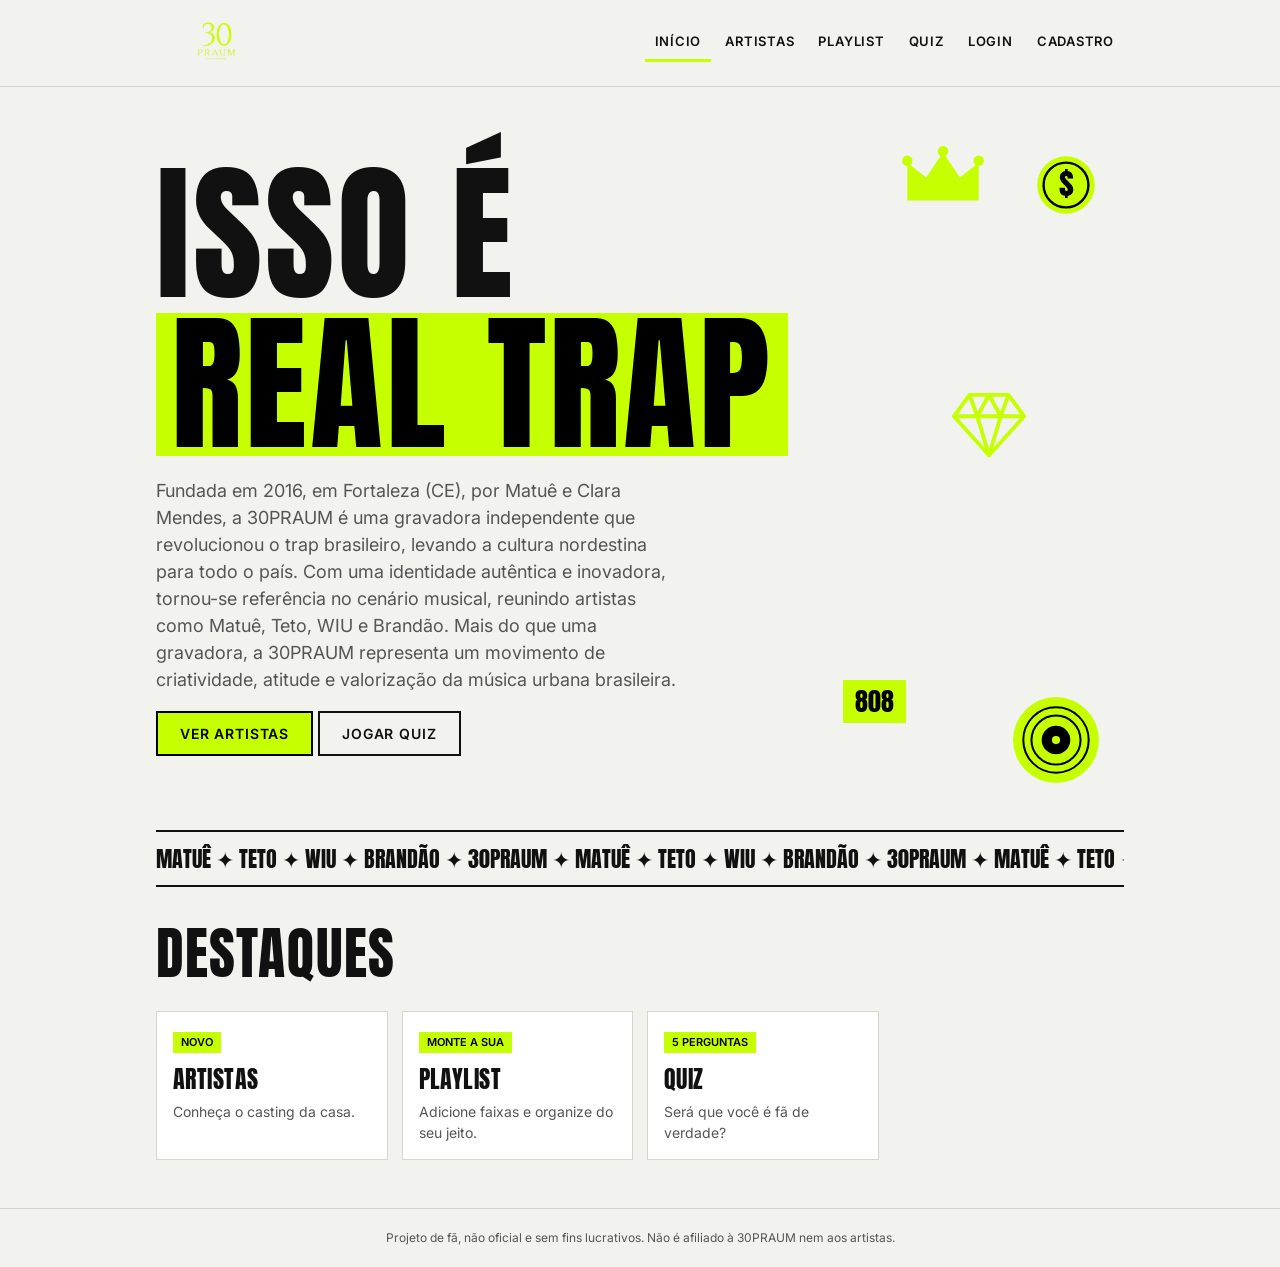
==== public/index.html @ 9bc2c926 "Integra API com banco: cadastro, login e força da senha" ====
<!DOCTYPE html>
<html lang="pt-BR">
<head>
<meta charset="utf-8">
<meta name="viewport" content="width=device-width, initial-scale=1, viewport-fit=cover">
<title>30PRAUM · Projeto de fã</title>
<link rel="stylesheet" href="https://fonts.googleapis.com/css2?family=Anton&family=Inter:wght@400;600&display=swap">
<link rel="stylesheet" href="css/style.css">
<link rel="icon" type="image/png" href="img/favicon.png">
</head>
<body>
<header><div class="bar">
<a href="#inicio">
    <img src="img/30logo.png" alt="30PRAUM" width="120" height="auto">
</a>
<nav id="nav"></nav>
</div></header>
<main id="app"></main>
<footer>Projeto de fã, não oficial e sem fins lucrativos. Não é afiliado à 30PRAUM nem aos artistas.</footer>

<script src="js/script.js"></script>
<script src="js/dados.js"></script>
<script src="js/auxiliares.js"></script>
<script src="js/inicio.js"></script>
<script src="js/artistas.js"></script>
<script src="js/playlist.js"></script>
<script src="js/quiz.js"></script>
<script src="js/login.js"></script>
<script src="js/cadastro.js"></script>
<script src="js/principal.js"></script>
</body>
</html>
---- public/css/style.css ----
/* =====================================================
   VARIÁVEIS (tema claro e escuro)
   ===================================================== */
:root {
  --fundo: #f2f2ee;
  --texto: #111;
  --texto-suave: #555;
  --card: #fff;
  --borda: #d6d6cf;
  --destaque: #c6ff00;          /* verde-limão */
  --sobre-destaque: #000;       /* texto em cima do verde-limão */
  --header-fundo: rgba(242, 242, 238, .92);
  --erro: #ff4d4d;

  color-scheme: light;
  box-sizing: border-box;

  /* espaço para o notch / barras do celular */
  padding-top: env(safe-area-inset-top, 0px);
  padding-bottom: env(safe-area-inset-bottom, 0px);
}

/* Escuro automático (se o usuário não forçou o claro) */
@media (prefers-color-scheme: dark) {
  :root:not([data-theme="light"]) {
    --fundo: #0a0a0a;
    --texto: #f4f4f0;
    --texto-suave: #9a9a94;
    --card: #151515;
    --borda: #2a2a2a;
    --header-fundo: rgba(10, 10, 10, .92);
    color-scheme: dark;
  }
}

/* Escuro forçado manualmente */
:root[data-theme="dark"] {
  --fundo: #0a0a0a;
  --texto: #f4f4f0;
  --texto-suave: #9a9a94;
  --card: #151515;
  --borda: #2a2a2a;
  --header-fundo: rgba(10, 10, 10, .92);
  color-scheme: dark;
}


/* =====================================================
   BASE
   ===================================================== */
* {
  box-sizing: border-box;
}

html {
  scroll-padding-top: env(safe-area-inset-top, 0px);
}

body {
  margin: 0;
  background: var(--fundo);
  color: var(--texto);
  font-family: Inter, system-ui, -apple-system, "Segoe UI", sans-serif;
  line-height: 1.5;
}

/* faixa que cobre a barra de status do celular */
body::before {
  content: "";
  position: fixed;
  inset: 0 0 auto;
  height: env(safe-area-inset-top, 0px);
  background: var(--header-fundo);
  z-index: 10;
}


/* =====================================================
   TIPOGRAFIA
   ===================================================== */
h1,
h2,
h3,
.logo {
  font-family: Anton, Impact, "Arial Narrow", sans-serif;
  font-weight: 400;
  text-transform: uppercase;
  letter-spacing: .02em;
  margin: 0;
}


h2 {
  font-size: clamp(34px, 7vw, 56px);
  margin-bottom: 16px;
}

.note {
  color: var(--texto-suave);
  font-size: 13px;
}


/* =====================================================
   LAYOUT: HEADER, MENU, MAIN, FOOTER
   ===================================================== */
header {
  position: sticky;
  top: env(safe-area-inset-top, 0px);
  z-index: 9;
  background: var(--header-fundo);
  backdrop-filter: blur(8px);
  border-bottom: 1px solid var(--borda);
}

.bar {
  max-width: 1000px;
  margin: 0 auto;
  padding: 2px 16px;
  display: flex;
  align-items: center;
  gap: 16px;
  flex-wrap: nowrap;
}

.logo {
  font-size: 26px;
  text-decoration: none;
  color: var(--texto);
}

.logo span {
  background: var(--destaque);
  color: var(--sobre-destaque);
  padding: 0 6px;
  margin-left: 4px;
}

nav {
  display: flex;
  gap: 4px;
  flex-wrap: wrap;
  margin-left: auto;
}

nav a {
  color: var(--texto);
  text-decoration: none;
  font-size: 13px;
  font-weight: 600;
  text-transform: uppercase;
  letter-spacing: .06em;
  padding: 8px 10px;
  border-bottom: 3px solid transparent;
}

nav a.on {
  border-color: var(--destaque);
}

main {
  max-width: 1000px;
  margin: 0 auto;
  padding: 24px 16px 48px;
}

footer {
  border-top: 1px solid var(--borda);
  padding: 20px 16px;
  text-align: center;
  color: var(--texto-suave);
  font-size: 12px;
}


/* =====================================================
   COMPONENTES: BOTÃO, TAG, CARD, GRID
   ===================================================== */
.btn {
  display: inline-block;
  background: var(--destaque);
  color: var(--sobre-destaque);
  border: 2px solid var(--sobre-destaque);
  padding: 12px 22px;
  font: 600 14px Inter, sans-serif;
  text-transform: uppercase;
  letter-spacing: .06em;
  text-decoration: none;
  cursor: pointer;
}

.btn:hover {
  transform: translate(-2px, -2px);
  box-shadow: 3px 3px 0 var(--texto);
}

.btn.ghost {
  background: transparent;
  color: var(--texto);
  border-color: var(--texto);
}

.tag {
  display: inline-block;
  background: var(--destaque);
  color: var(--sobre-destaque);
  font-size: 11px;
  font-weight: 600;
  padding: 2px 8px;
  text-transform: uppercase;
}

.grid {
  display: grid;
  grid-template-columns: repeat(auto-fill, minmax(210px, 1fr));
  gap: 14px;
}

.card {
  background: var(--card);
  border: 1px solid var(--borda);
  padding: 16px;
}

.card h3 {
  font-size: 24px;
  margin: 8px 0 4px;
}

.card p {
  margin: 0;
  color: var(--texto-suave);
  font-size: 14px;
}

/* foto (ou inicial) do artista */
.ph {
  aspect-ratio: 1;
  display: grid;
  place-items: center;
  background: var(--texto);
  color: var(--fundo);
  font: 56px Anton, Impact, sans-serif;
  overflow: hidden;
}

.ph img {
  width: 100%;
  height: 100%;
  object-fit: cover;
}


/* =====================================================
   FORMULÁRIOS
   ===================================================== */
label {
  font-size: 12px;
  text-transform: uppercase;
  letter-spacing: .06em;
  font-weight: 600;
}

input {
  width: 100%;
  padding: 12px;
  margin: 6px 0 12px;
  background: var(--card);
  color: var(--texto);
  border: 2px solid var(--texto);
  font: 16px Inter, sans-serif;
}

/* linha de inputs lado a lado (playlist) */
.row {
  display: flex;
  gap: 8px;
  flex-wrap: wrap;
}

.row input {
  flex: 1;
  min-width: 140px;
  margin: 0;
}

/* caixa estreita usada no quiz e no login */
.box {
  max-width: 420px;
}


/* =====================================================
   PÁGINA: INÍCIO
   ===================================================== */
.hero {
  position: relative;           /* as formas se posicionam em relação a ele */
  padding: 48px 0 32px;
}

.hero h1 {
  font-size: clamp(56px, 16vw, 150px);
  line-height: 1;
}

.hero h1 em {
  display: inline-block;
  line-height: .95;
  font-style: normal;
  background: var(--destaque);
  color: var(--sobre-destaque);
  padding: 0 .1em;
}

.hero p {
  max-width: 520px;
  color: var(--texto-suave);
  font-size: 18px;
}

/* o texto fica por cima dos símbolos */
.hero h1,
.hero p {
  position: relative;
  z-index: 1;
}

/* faixa de nomes rolando */
.ticker {
  overflow: hidden;
  border-block: 2px solid var(--texto);
  margin: 24px 0;
  white-space: nowrap;
}

.ticker div {
  display: inline-block;
  padding: 10px 0;
  animation: rolar 22s linear infinite;
  font-family: Anton, Impact, sans-serif;
  font-size: 22px;
  text-transform: uppercase;
}


/* =====================================================
   SÍMBOLOS ANIMADOS (lado direito do hero)
   ===================================================== */
/* área que ocupa o lado direito do hero */
.formas {
  position: absolute;
  top: 0;
  right: 0;
  width: 45%;
  height: 100%;
  pointer-events: none;         /* não atrapalha os cliques */
}

.f {
  position: absolute;
}

.f svg {
  display: block;
  width: 100%;
  height: 100%;
}

/* coroa */
.f1 {
  width: 84px;
  top: 5%;
  right: 32%;
  animation: flutuar 5s ease-in-out infinite alternate;
}

/* moeda de dólar */
.f2 {
  width: 64px;
  top: 6%;
  right: 6%;
  animation: virar 3.5s ease-in-out infinite;
}

/* diamante */
.f3 {
  width: 78px;
  top: 40%;
  right: 22%;
  animation: flutuar 4s ease-in-out infinite alternate-reverse;
}

/* disco de vinil */
.f4 {
  width: 92px;
  bottom: 3%;
  right: 5%;
  animation: girar 6s linear infinite;
}

/* selo 808 */
.f5 {
  bottom: 12%;
  right: 50%;
  background: var(--destaque);
  color: var(--sobre-destaque);
  font-family: Anton, Impact, sans-serif;
  font-size: 26px;
  padding: 2px 12px;
  animation: pulsar 2.4s ease-in-out infinite alternate;
}

/* no celular os símbolos ficam discretos para não atrapalhar o texto */
@media (max-width: 700px) {
  .formas {
    opacity: .3;
  }
}


/* =====================================================
   PÁGINA: PLAYLIST
   ===================================================== */
.trk {
  display: flex;
  align-items: center;
  gap: 12px;
  background: var(--card);
  border: 1px solid var(--borda);
  padding: 10px 12px;
  margin-bottom: 8px;
}

.trk.on {
  border-color: var(--destaque);
  box-shadow: inset 4px 0 0 var(--destaque);
}

.trk b {
  display: block;
}

.trk small {
  color: var(--texto-suave);
}

/* botão redondo de tocar/pausar */
.pl {
  width: 40px;
  height: 40px;
  border-radius: 50%;
  border: 2px solid var(--texto);
  background: var(--destaque);
  color: var(--sobre-destaque);
  cursor: pointer;
  font-size: 14px;
}

/* botão de remover (×) */
.rm {
  margin-left: auto;
  background: none;
  border: 0;
  color: var(--texto-suave);
  cursor: pointer;
  font-size: 18px;
}

/* equalizador animado */
.eq {
  display: inline-flex;
  gap: 2px;
  align-items: flex-end;
  height: 16px;
  margin-left: auto;
}

.eq i {
  width: 3px;
  height: 30%;
  background: var(--destaque);
  animation: equalizar .7s ease-in-out infinite alternate;
}

.eq i:nth-child(2) {
  animation-delay: .2s;
}

.eq i:nth-child(3) {
  animation-delay: .4s;
}


/* =====================================================
   PÁGINA: QUIZ
   ===================================================== */
.opt {
  display: block;
  width: 100%;
  text-align: left;
  background: var(--card);
  color: var(--texto);
  border: 2px solid var(--texto);
  padding: 12px;
  margin-bottom: 8px;
  font: 600 15px Inter, sans-serif;
  cursor: pointer;
}

/* hover e resposta certa têm o mesmo visual */
.opt:hover,
.opt.ok {
  background: var(--destaque);
  color: var(--sobre-destaque);
}

.opt.no {
  background: var(--erro);
  color: #000;
}

/* barra de progresso */
.prog {
  height: 6px;
  background: var(--borda);
  margin-bottom: 16px;
}

.prog i {
  display: block;
  height: 100%;
  background: var(--destaque);
}


/* =====================================================
   ANIMAÇÕES
   ===================================================== */
@keyframes rolar {
  to {
    transform: translateX(-50%);
  }
}

@keyframes equalizar {
  to {
    height: 100%;
  }
}

@keyframes flutuar {
  to {
    transform: translateY(-22px) rotate(10deg);
  }
}

@keyframes girar {
  to {
    transform: rotate(360deg);
  }
}

@keyframes virar {
  50% {
    transform: scaleX(.05);
  }
}

@keyframes pulsar {
  to {
    transform: scale(1.4);
  }
}

/* respeita quem desativou animações no sistema */
@media (prefers-reduced-motion: reduce) {
  .ticker div,
  .f {
    animation: none;
  }
}
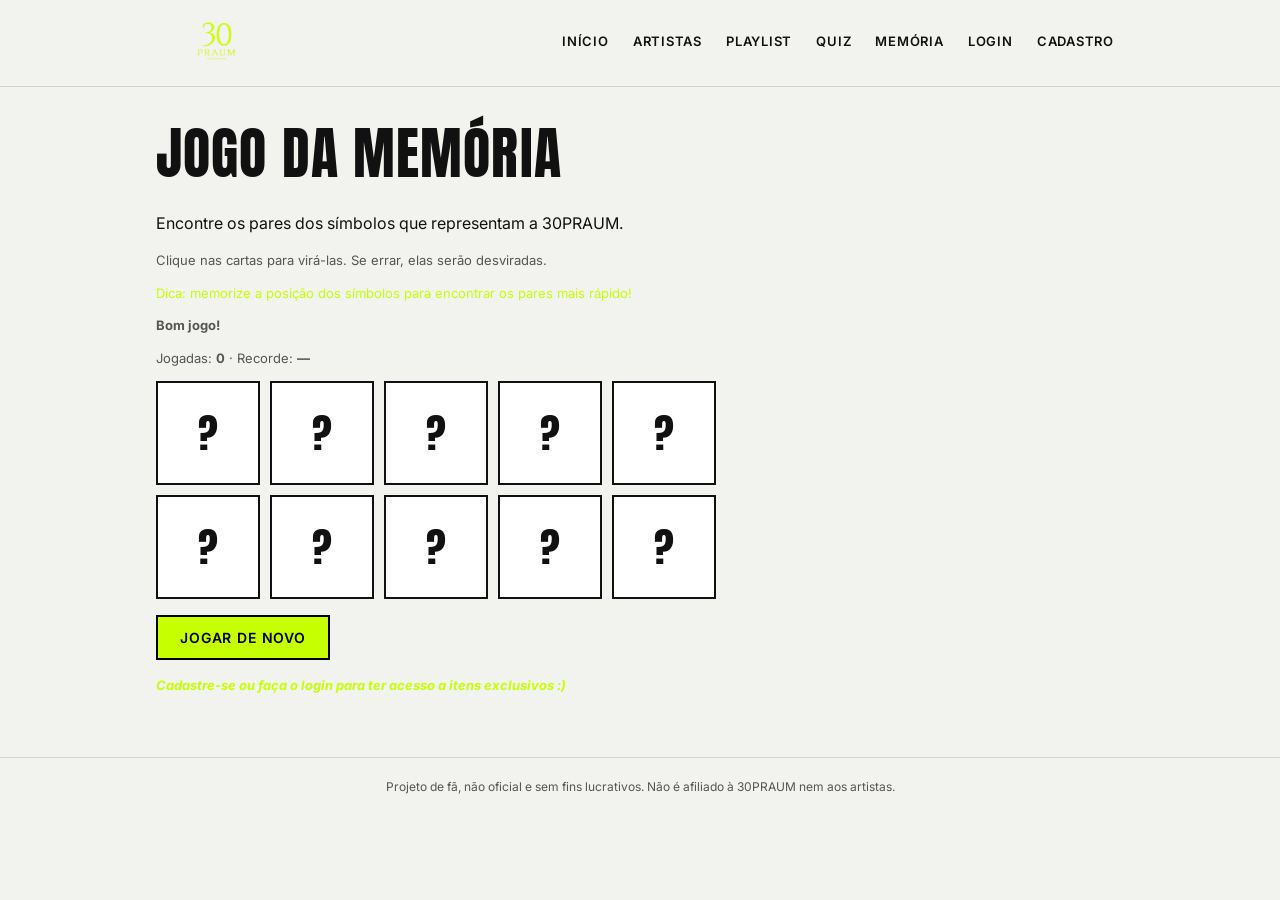
==== commit 7823bdc5: "site atualizado com a dash individual e publica + jogo da memoria e pequenos detalhes" ====
--- a/public/index.html
+++ b/public/index.html
@@ -25,6 +25,7 @@
 <script src="js/artistas.js"></script>
 <script src="js/playlist.js"></script>
 <script src="js/quiz.js"></script>
+<script src="js/memoria.js"></script>
 <script src="js/login.js"></script>
 <script src="js/cadastro.js"></script>
 <script src="js/principal.js"></script>
--- a/public/css/style.css
+++ b/public/css/style.css
@@ -1,5 +1,5 @@
 /* =====================================================
-   VARIÁVEIS (tema claro e escuro)
+   1. VARIÁVEIS (tema claro e escuro)
    ===================================================== */
 :root {
   --fundo: #f2f2ee;
@@ -46,7 +46,7 @@
 
 
 /* =====================================================
-   BASE
+   2. BASE
    ===================================================== */
 * {
   box-sizing: border-box;
@@ -76,7 +76,7 @@
 
 
 /* =====================================================
-   TIPOGRAFIA
+   3. TIPOGRAFIA
    ===================================================== */
 h1,
 h2,
@@ -89,7 +89,6 @@
   margin: 0;
 }
 
-
 h2 {
   font-size: clamp(34px, 7vw, 56px);
   margin-bottom: 16px;
@@ -102,7 +101,7 @@
 
 
 /* =====================================================
-   LAYOUT: HEADER, MENU, MAIN, FOOTER
+   4. LAYOUT DO SITE: HEADER, MENU, MAIN, FOOTER
    ===================================================== */
 header {
   position: sticky;
@@ -174,7 +173,7 @@
 
 
 /* =====================================================
-   COMPONENTES: BOTÃO, TAG, CARD, GRID
+   5. COMPONENTES: BOTÃO, TAG, GRID, CARD, FOTO
    ===================================================== */
 .btn {
   display: inline-block;
@@ -252,7 +251,7 @@
 
 
 /* =====================================================
-   FORMULÁRIOS
+   6. FORMULÁRIOS
    ===================================================== */
 label {
   font-size: 12px;
@@ -291,7 +290,7 @@
 
 
 /* =====================================================
-   PÁGINA: INÍCIO
+   7. PÁGINA: INÍCIO
    ===================================================== */
 .hero {
   position: relative;           /* as formas se posicionam em relação a ele */
@@ -344,9 +343,8 @@
 
 
 /* =====================================================
-   SÍMBOLOS ANIMADOS (lado direito do hero)
-   ===================================================== */
-/* área que ocupa o lado direito do hero */
+   8. SÍMBOLOS ANIMADOS (lado direito do hero)
+   ===================================================== */
 .formas {
   position: absolute;
   top: 0;
@@ -419,7 +417,7 @@
 
 
 /* =====================================================
-   PÁGINA: PLAYLIST
+   9. PÁGINA: PLAYLIST
    ===================================================== */
 .trk {
   display: flex;
@@ -492,7 +490,7 @@
 
 
 /* =====================================================
-   PÁGINA: QUIZ
+   10. PÁGINA: QUIZ
    ===================================================== */
 .opt {
   display: block;
@@ -534,7 +532,7 @@
 
 
 /* =====================================================
-   ANIMAÇÕES
+   11. ANIMAÇÕES
    ===================================================== */
 @keyframes rolar {
   to {
@@ -578,4 +576,503 @@
   .f {
     animation: none;
   }
+}
+
+
+/* =====================================================
+   12. DASHBOARD: ESTRUTURA GERAL
+   ===================================================== */
+.layout {
+  display: flex;
+  height: 100vh;
+  overflow: hidden;
+}
+
+/* área à direita do menu lateral */
+.conteudo {
+  flex: 1;
+  min-width: 0;
+  max-width: none;              /* sobrescreve o main global */
+  margin: 0;
+  padding: 16px 24px;
+  height: 100vh;
+  display: flex;
+  flex-direction: column;
+  overflow: hidden;
+}
+
+
+/* =====================================================
+   13. DASHBOARD: MENU LATERAL
+   ===================================================== */
+.sidebar {
+  width: 230px;
+  flex: none;
+  height: 100vh;
+  background: var(--card);
+  border-right: 1px solid var(--borda);
+  padding: 24px 20px;
+  display: flex;
+  flex-direction: column;
+  align-items: center;
+}
+
+.sidebar .logo {
+  display: block;
+  width: 100%;
+  max-width: 140px;
+  height: auto;
+  margin-bottom: 16px;
+}
+
+.saudacao {
+  margin: 0 0 12px;
+  color: var(--texto-suave);
+  font-size: 14px;
+}
+
+.ativo {
+  display: inline-block;
+  margin: 0 0 16px;
+  background: var(--destaque);
+  color: var(--sobre-destaque);
+  font-size: 11px;
+  font-weight: 600;
+  padding: 2px 8px;
+  text-transform: uppercase;
+}
+
+/* links colados na esquerda (sobrescreve o nav global, que é horizontal) */
+.sidebar nav {
+  display: block;
+  align-self: stretch;
+  width: 100%;
+  margin: 0;
+  padding: 0;
+  text-align: left;
+}
+
+.sidebar nav i {
+  display: none;
+}
+
+.sidebar nav a {
+  display: block;
+  padding: 10px 0;
+  text-align: left;
+  border-bottom: 1px solid var(--borda);
+}
+
+.sidebar nav a:hover {
+  border-bottom-color: var(--destaque);
+}
+
+/* botão voltar: vai para o fim do menu */
+.sair {
+  width: 100%;
+  margin-top: auto;
+  padding: 10px;
+  background: transparent;
+  color: var(--texto);
+  border: 2px solid var(--texto);
+  font: 600 14px Inter, sans-serif;
+  text-transform: uppercase;
+  letter-spacing: .06em;
+  cursor: pointer;
+}
+
+.sair:hover {
+  background: var(--destaque);
+  color: var(--sobre-destaque);
+}
+
+
+/* =====================================================
+   14. DASHBOARD: CABEÇALHO E SELETOR DE VISÃO
+   ===================================================== */
+.cabecalho {
+  position: static;             /* sobrescreve o header global (que é fixo) */
+  background: none;
+  backdrop-filter: none;
+  border-bottom: 2px solid var(--texto);
+  display: flex;
+  justify-content: space-between;
+  align-items: flex-end;
+  flex-wrap: wrap;
+  gap: 12px;
+  padding-bottom: 8px;
+  margin-bottom: 12px;
+  flex: none;
+}
+
+.titulo-principal {
+  font-size: clamp(26px, 4vw, 38px);
+  line-height: 1;
+}
+
+.titulo-principal span {
+  background: var(--destaque);
+  color: var(--sobre-destaque);
+  padding: 0 .15em;
+}
+
+.info-data {
+  display: flex;
+  flex-direction: column;
+  align-items: flex-end;   /* data, quiz e botão vão para a direita */
+}
+
+.info-data p {
+  margin: 0;
+  color: var(--texto-suave);
+  font-size: 13px;
+  text-align: right;
+}
+
+#selVisao {
+  margin-top: 8px;
+  padding: 6px 10px;
+  background: var(--card);
+  color: var(--texto);
+  border: 2px solid var(--texto);
+  font: 600 13px Inter, sans-serif;
+  text-transform: uppercase;
+  letter-spacing: .06em;
+  cursor: pointer;
+}
+
+
+/* =====================================================
+   15. DASHBOARD: TROCA ENTRE VISÃO PÚBLICA E INDIVIDUAL
+   ===================================================== */
+.visao {
+  flex: 1;
+  min-height: 0;
+  display: flex;
+  flex-direction: column;
+}
+
+/* a visão individual rola por dentro, sem rolar a página */
+#visaoIndividual {
+  display: block;
+  overflow-y: auto;
+}
+
+/* o seletor com id é mais forte, por isso as duas regras */
+.visao.oculta,
+#visaoIndividual.oculta {
+  display: none;
+}
+
+
+/* =====================================================
+   16. DASHBOARD: VISÃO PÚBLICA (cards, gráficos e lista)
+   ===================================================== */
+
+/* ---------- cards do topo ---------- */
+.cards-topo {
+  display: grid;
+  grid-template-columns: repeat(3, 1fr);
+  gap: 14px;
+  margin-bottom: 12px;
+  flex: none;
+}
+
+.card .card-titulo {
+  font-size: 18px;
+  margin: 0 0 8px; 
+}
+
+.card .card-subtitulo {
+  font-size: 13px;
+  margin-bottom: 8px;
+}
+
+.card-grafico {
+  position: relative;
+  height: 100px;
+}
+
+.card .card-texto-destaque,
+.card .card-valor {
+  font-family: Anton, Impact, sans-serif;
+  font-size: 40px;
+  line-height: 1.1;
+  color: var(--texto);
+  text-transform: uppercase;
+}
+
+.card-subtexto {
+  display: block;
+  margin-top: 8px;
+  color: var(--texto-suave);
+  font-size: 13px;
+}
+
+/* ---------- área dos gráficos (ocupa o que sobrar da tela) ---------- */
+.area-graficos {
+  display: grid;
+  grid-template-columns: 1.6fr 1fr;
+  grid-template-rows: minmax(0, 1fr);
+  gap: 14px;
+  flex: 1;
+  min-height: 0;
+}
+
+.linha-principal,
+.coluna-direita {
+  min-height: 0;
+}
+
+.coluna-direita {
+  display: flex;
+  flex-direction: column;
+  gap: 14px;
+}
+
+.card-linha,
+.card-faturamento,
+.card-alertas {
+  display: flex;
+  flex-direction: column;
+  min-height: 0;
+  overflow: hidden;
+}
+
+.card-linha {
+  height: 100%;
+}
+
+.card-faturamento,
+.card-alertas {
+  flex: 1;
+}
+
+.caixa-grafico-linha,
+.caixa-grafico-barra {
+  position: relative;
+  flex: 1;
+  min-height: 0;
+}
+
+.card-nota {
+  display: none;
+}
+
+/* ---------- lista "momento ideal" ---------- */
+.titulo-alertas {
+  display: flex;
+  justify-content: space-between;
+  align-items: center;
+}
+
+.alerta {
+  display: flex;
+  align-items: center;
+  gap: 12px;
+  padding: 6px 0;
+  border-bottom: 1px solid var(--borda);
+}
+
+.alerta:last-child {
+  border-bottom: 0;
+}
+
+.alerta strong {
+  font-size: 14px;
+}
+
+.alerta p {
+  display: none;
+}
+
+.alerta small {
+  margin-left: auto;
+  font-weight: 600;
+}
+
+.bolinha {
+  flex: none;
+  width: 12px;
+  height: 12px;
+  border-radius: 50%;
+}
+
+.bolinha.vermelha { background: #c6ff00; }
+.bolinha.amarela  { background: #e2ff66; }
+.bolinha.azul     { background: #8aae00; }
+.bolinha.cinza    { background: #9a9a94; }
+
+
+/* =====================================================
+   17. DASHBOARD: VISÃO INDIVIDUAL
+   ===================================================== */
+.ind-grid {
+  display: grid;
+  grid-template-columns: repeat(2, minmax(0, 1fr));
+  gap: 14px;
+}
+
+.ind-hero {
+  grid-column: 1 / -1;
+}
+
+.card .ind-nome {
+  font-family: Anton, Impact, sans-serif;
+  font-size: 56px;
+  line-height: 1.1;
+  text-transform: uppercase;
+  color: var(--texto);
+}
+
+.ind-linha {
+  display: flex;
+  align-items: center;
+  gap: 10px;
+  margin-bottom: 10px;
+}
+
+.ind-rotulo {
+  width: 70px;
+  font-size: 13px;
+  color: var(--texto-suave);
+}
+
+.ind-trilho {
+  flex: 1;
+  height: 10px;
+  background: var(--borda);
+  overflow: hidden;
+}
+
+.ind-barra {
+  height: 100%;
+}
+
+.ind-valor {
+  min-width: 40px;
+  text-align: right;
+  font-size: 13px;
+  font-weight: 600;
+}
+
+.ind-comp {
+  margin-bottom: 14px;
+}
+
+.ind-comp .ind-linha {
+  margin-bottom: 0;
+}
+
+.ind-comp-topo {
+  display: flex;
+  justify-content: space-between;
+  font-size: 13px;
+  color: var(--texto-suave);
+  margin-bottom: 6px;
+}
+
+.ind-comp-topo b {
+  color: var(--texto);
+}
+
+
+/* =====================================================
+   18. DASHBOARD: CELULAR (aqui a página pode rolar)
+   ===================================================== */
+@media (max-width: 800px) {
+  .layout,
+  .conteudo {
+    height: auto;
+    overflow: visible;
+  }
+
+  .layout {
+    flex-direction: column;
+  }
+
+  .sidebar {
+    width: 100%;
+    height: auto;
+    border-right: 0;
+    border-bottom: 1px solid var(--borda);
+  }
+
+  .sair {
+    margin-top: 24px;
+  }
+
+  .cards-topo,
+  .area-graficos,
+  .ind-grid {
+    grid-template-columns: 1fr;
+  }
+
+  .caixa-grafico-linha,
+  .caixa-grafico-barra {
+    flex: none;
+    height: 220px;
+  }
+
+.info-data {
+  align-items: flex-start;
+}
+
+  .info-data p {
+    text-align: left;
+  }
+}
+
+/* =====================================================
+   PÁGINA: JOGO DA MEMÓRIA (cole no final do style.css)
+   ===================================================== */
+.tabuleiro {
+  display: grid;
+  grid-template-columns: repeat(auto-fill, minmax(90px, 1fr));
+  gap: 10px;
+  max-width: 560px;
+  margin-bottom: 16px;
+}
+
+.carta {
+  aspect-ratio: 1;
+  padding: 14px;
+  display: grid;
+  place-items: center;
+  background: var(--card);
+  color: var(--texto);
+  border: 2px solid var(--texto);
+  font: 40px Anton, Impact, sans-serif;
+  cursor: pointer;
+}
+
+.carta:hover {
+  transform: translate(-2px, -2px);
+  box-shadow: 3px 3px 0 var(--texto);
+}
+
+/* carta virada ou já combinada: fundo preto para o verde-limão aparecer */
+.carta.virada,
+.carta.achada {
+  background: #000;
+  cursor: default;
+}
+
+.carta.achada {
+  border-color: var(--destaque);
+  box-shadow: 0 0 0 2px var(--destaque);
+}
+
+.carta svg {
+  width: 100%;
+  height: 100%;
+  display: block;
+}
+
+/* o selo 808 */
+.carta .selo {
+  background: var(--destaque);
+  color: #000;
+  font-size: 26px;
+  padding: 2px 8px;
 }
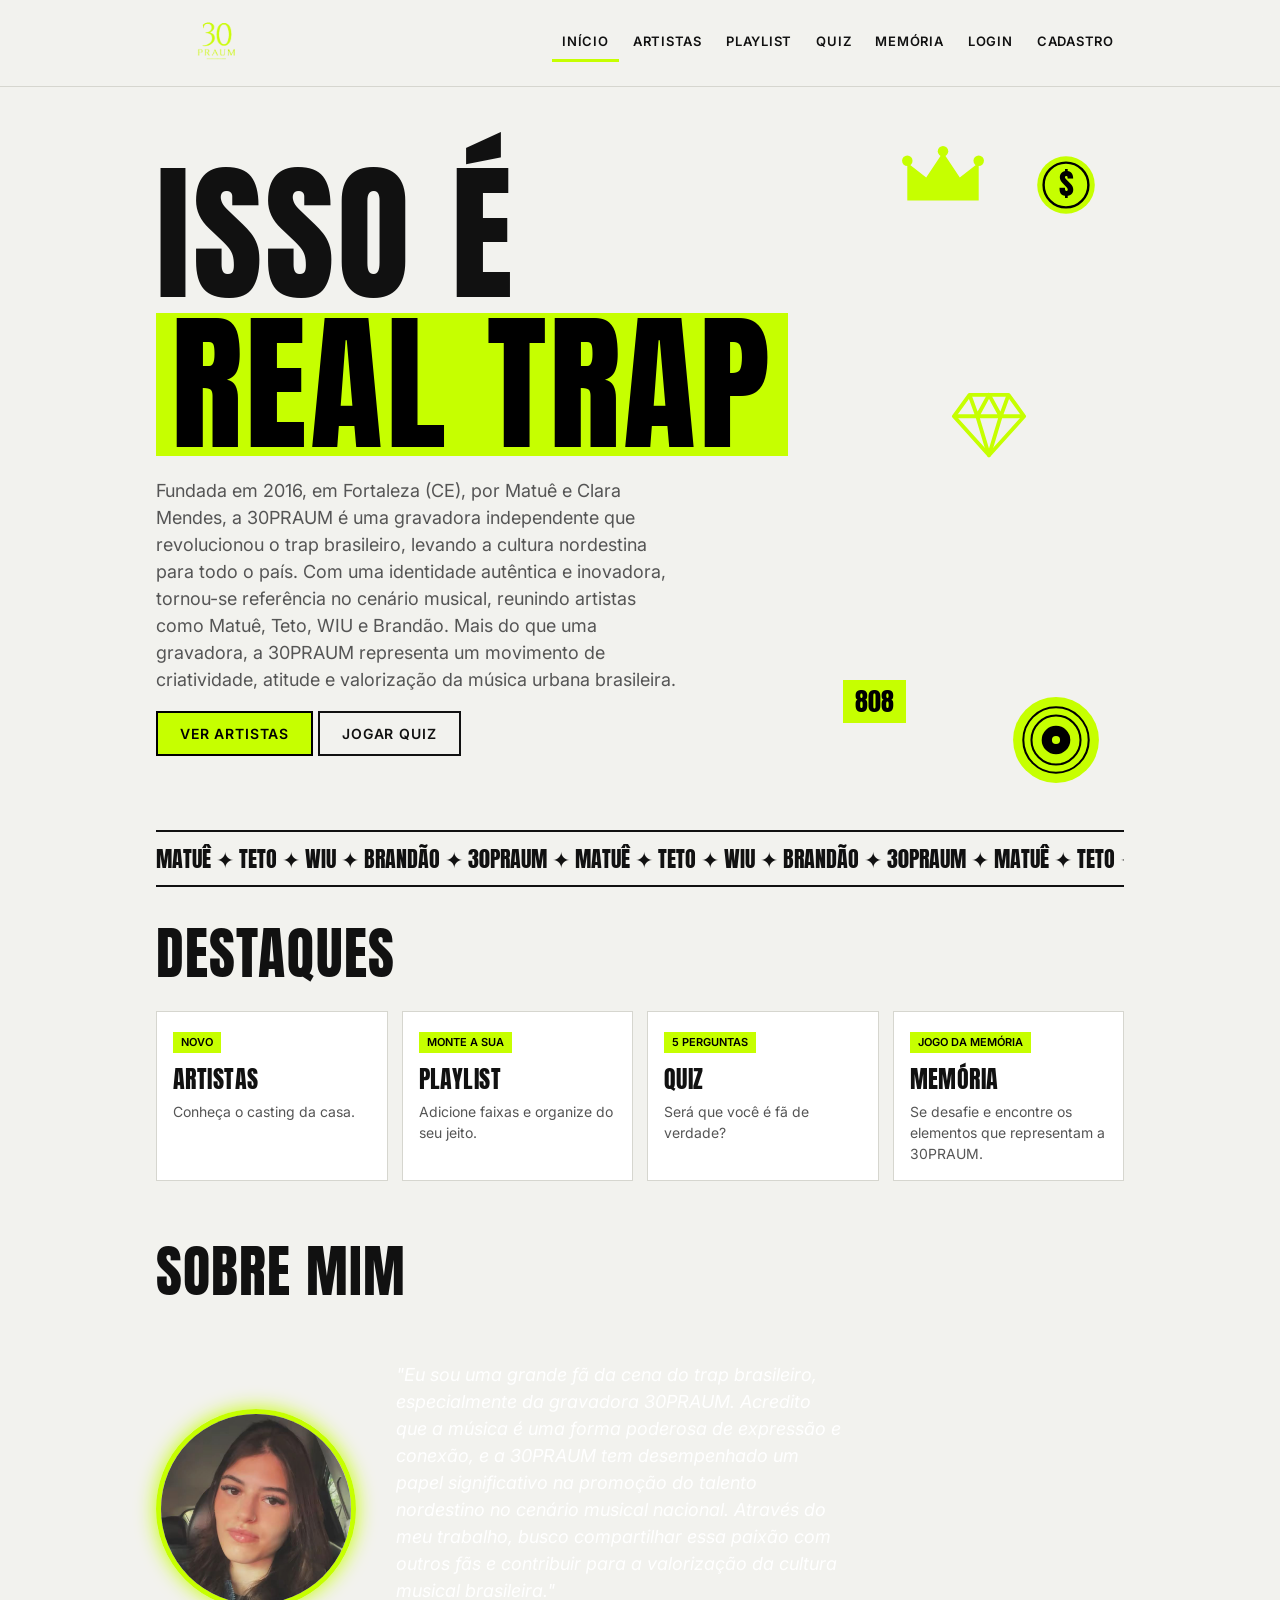
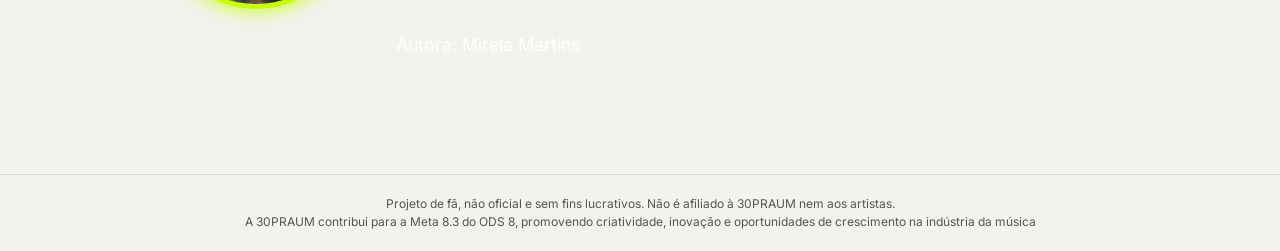
==== commit bc771970: "Adicionando ods e sobre mim no site" ====
--- a/public/index.html
+++ b/public/index.html
@@ -16,7 +16,8 @@
 <nav id="nav"></nav>
 </div></header>
 <main id="app"></main>
-<footer>Projeto de fã, não oficial e sem fins lucrativos. Não é afiliado à 30PRAUM nem aos artistas.</footer>
+<footer>Projeto de fã, não oficial e sem fins lucrativos. Não é afiliado à 30PRAUM nem aos artistas.<br>
+A 30PRAUM contribui para a Meta 8.3 do ODS 8, promovendo criatividade, inovação e oportunidades de crescimento na indústria da música</footer>
 
 <script src="js/script.js"></script>
 <script src="js/dados.js"></script>
--- a/public/css/style.css
+++ b/public/css/style.css
@@ -708,6 +708,7 @@
 .titulo-principal {
   font-size: clamp(26px, 4vw, 38px);
   line-height: 1;
+  align-self: center;
 }
 
 .titulo-principal span {
@@ -899,7 +900,7 @@
 }
 
 .bolinha.vermelha { background: #c6ff00; }
-.bolinha.amarela  { background: #e2ff66; }
+.bolinha.amarela  { background: green; }
 .bolinha.azul     { background: #8aae00; }
 .bolinha.cinza    { background: #9a9a94; }
 
@@ -1075,4 +1076,49 @@
   color: #000;
   font-size: 26px;
   padding: 2px 8px;
+}
+
+/*sobre mim*/
+.sobre {
+  display: flex;
+  flex-direction: row;
+  align-items: center;
+  justify-content: flex-start;
+  gap: 40px;
+  text-align: left;
+  margin: 30px 0 50px 0;
+}
+
+.foto-perfil {
+  width: 200px;
+  height: 200px;
+  flex-shrink: 0;
+  border-radius: 50%;
+  border: 5px solid #c6ff00;
+  overflow: hidden;
+  box-shadow: 0 0 20px #c6ff00;
+}
+
+.foto-perfil img {
+  width: 100%;
+  height: 100%;
+  object-fit: cover;
+  object-position: 50% 25%;
+}
+
+.texto-sobre {
+  max-width: 450px;
+}
+
+.texto-sobre p {
+  color: white;
+  font-size: 18px;
+  line-height: 1.5;
+}
+
+@media (max-width: 700px) {
+  .sobre {
+    flex-direction: column;
+    text-align: center;
+  }
 }
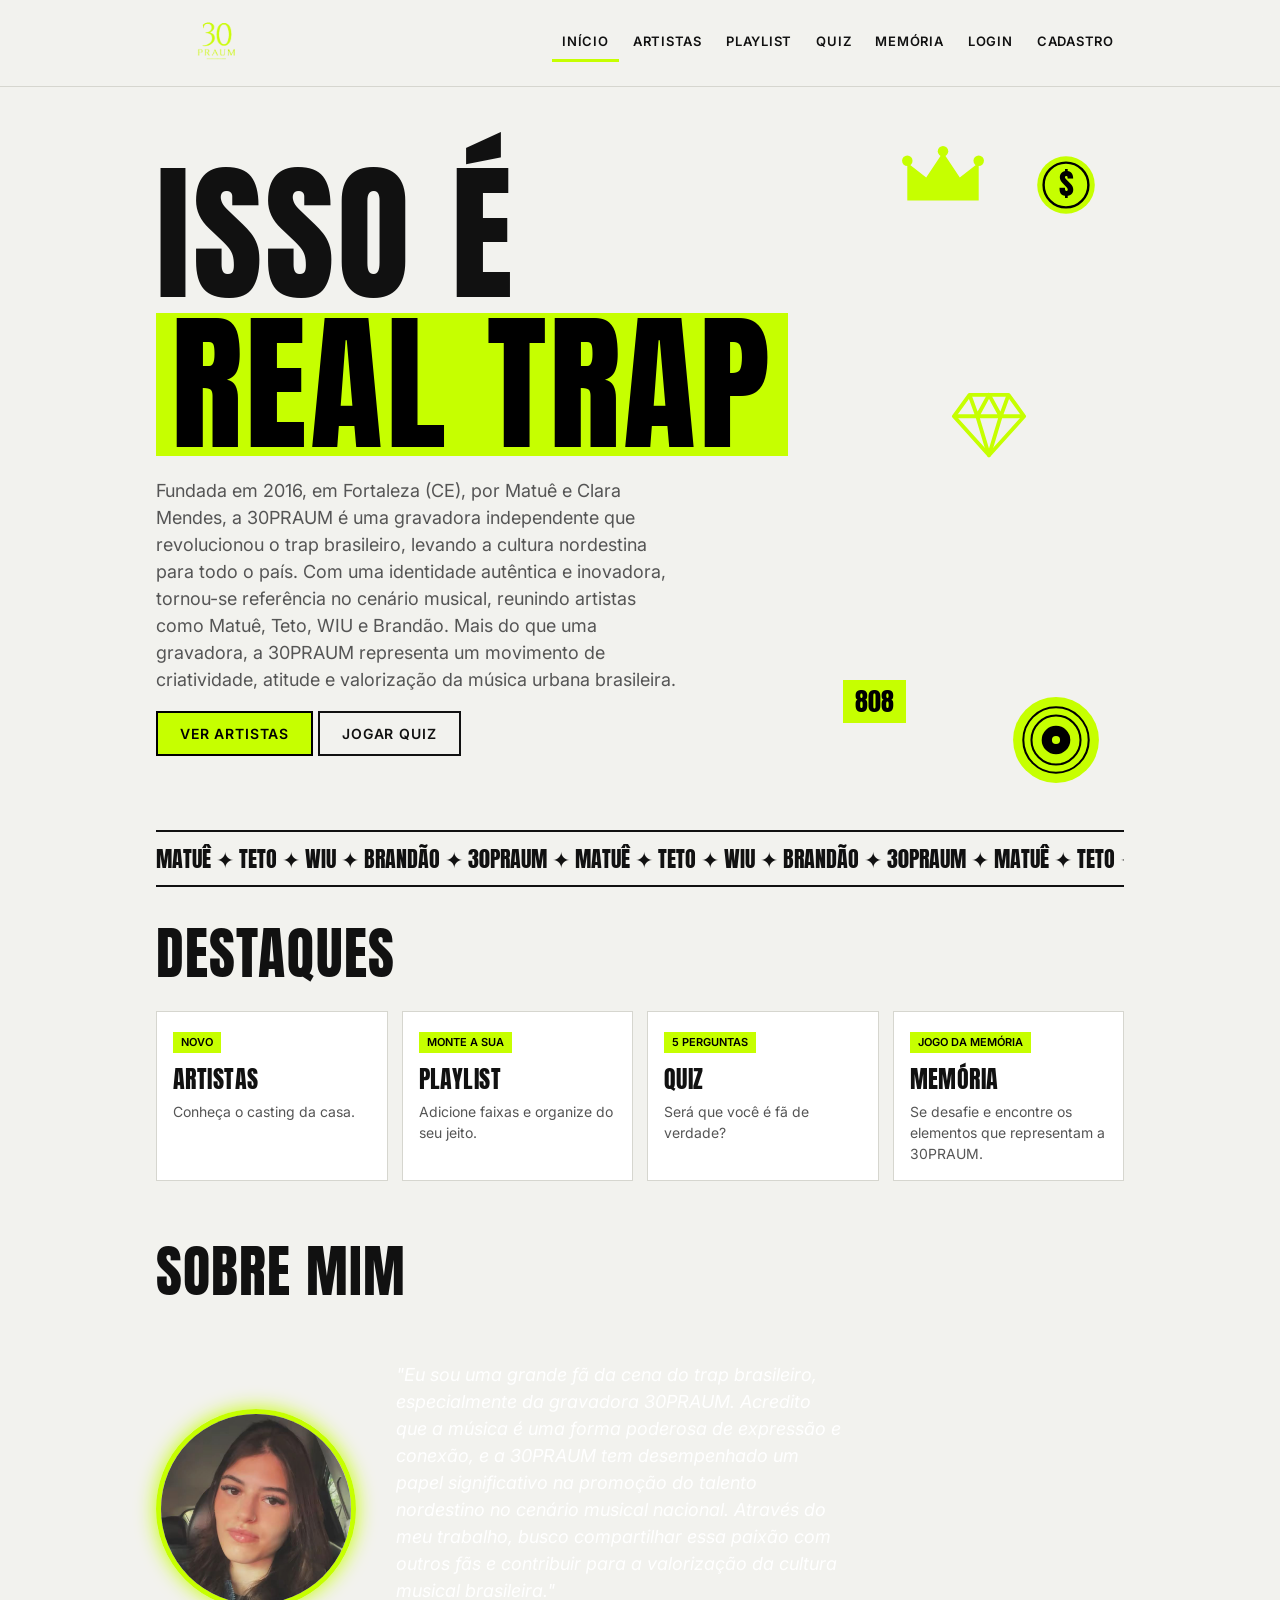
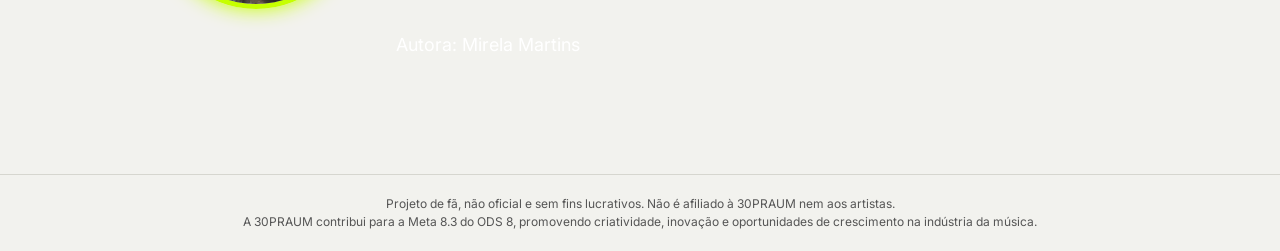
==== commit 8b35151f: "arrumando footer do site4" ====
--- a/public/index.html
+++ b/public/index.html
@@ -17,7 +17,7 @@
 </div></header>
 <main id="app"></main>
 <footer>Projeto de fã, não oficial e sem fins lucrativos. Não é afiliado à 30PRAUM nem aos artistas.<br>
-A 30PRAUM contribui para a Meta 8.3 do ODS 8, promovendo criatividade, inovação e oportunidades de crescimento na indústria da música</footer>
+A 30PRAUM contribui para a Meta 8.3 do ODS 8, promovendo criatividade, inovação e oportunidades de crescimento na indústria da música.</footer>
 
 <script src="js/script.js"></script>
 <script src="js/dados.js"></script>
